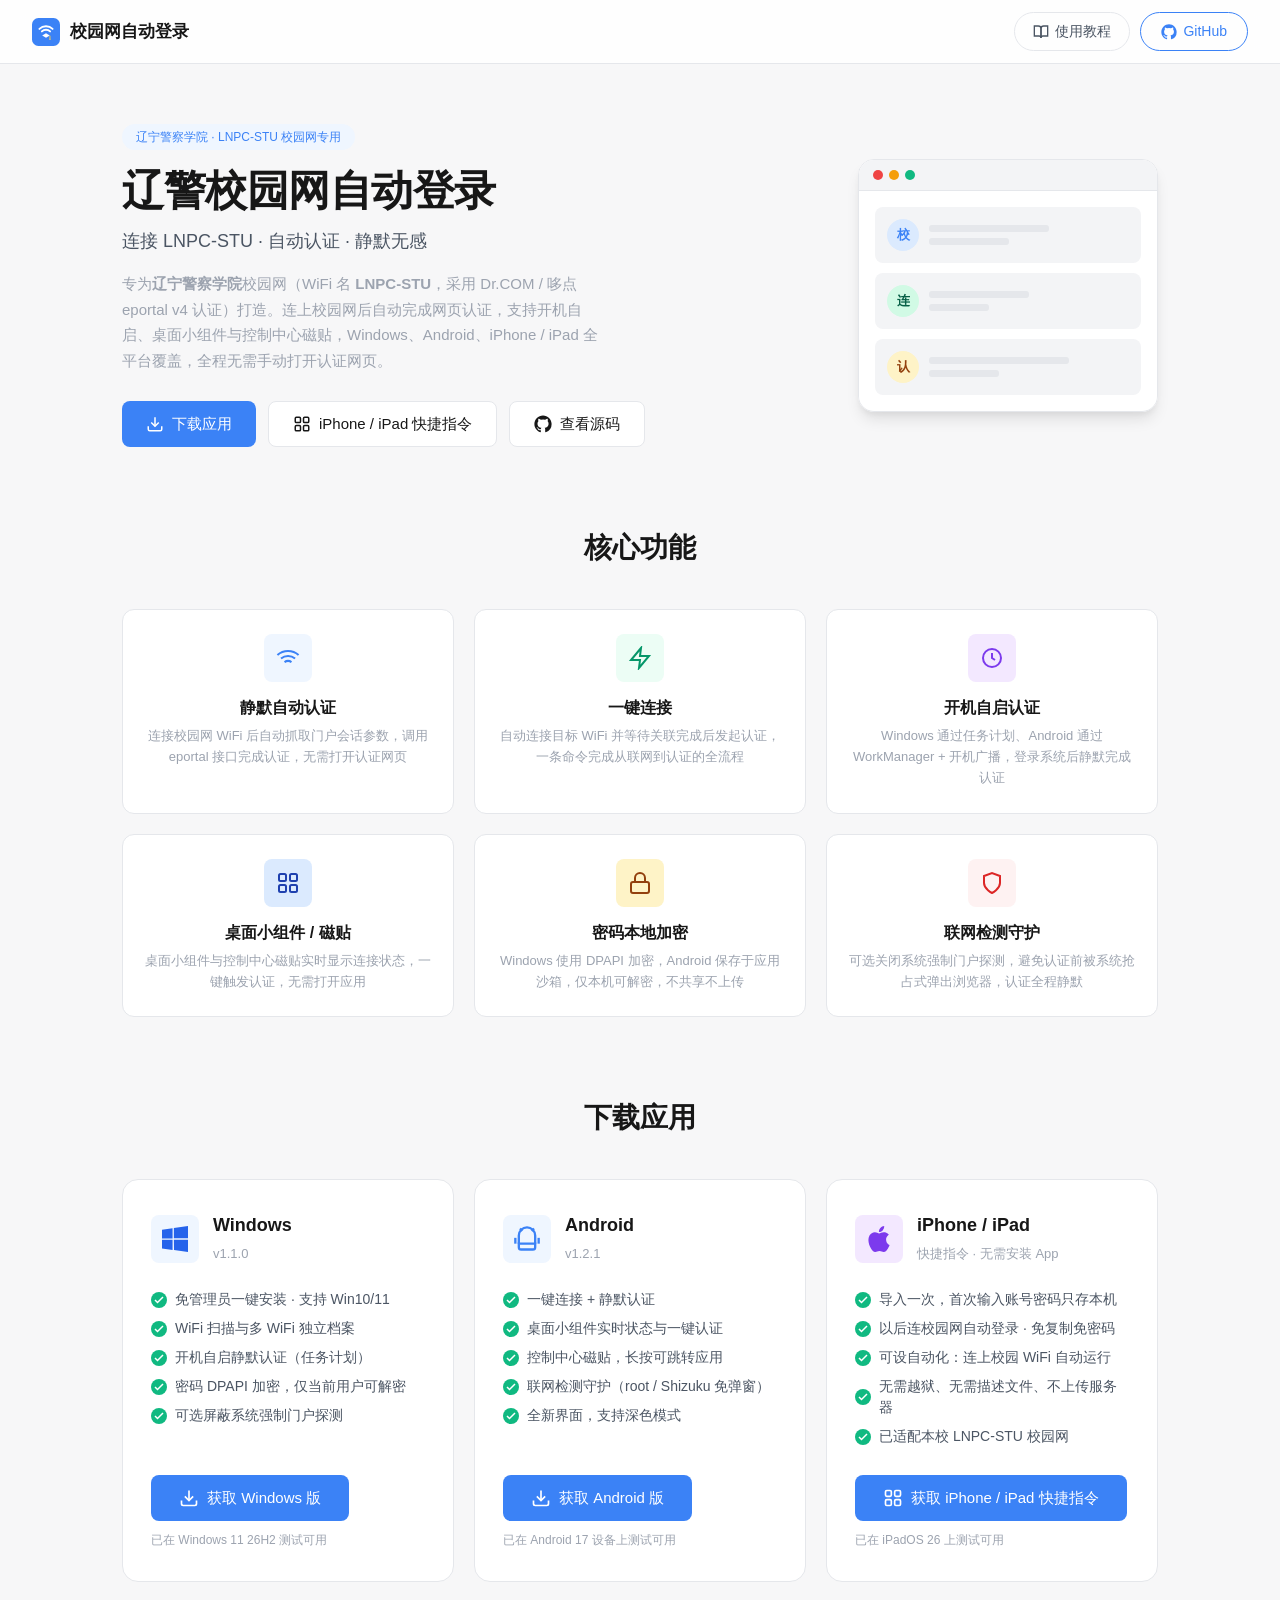
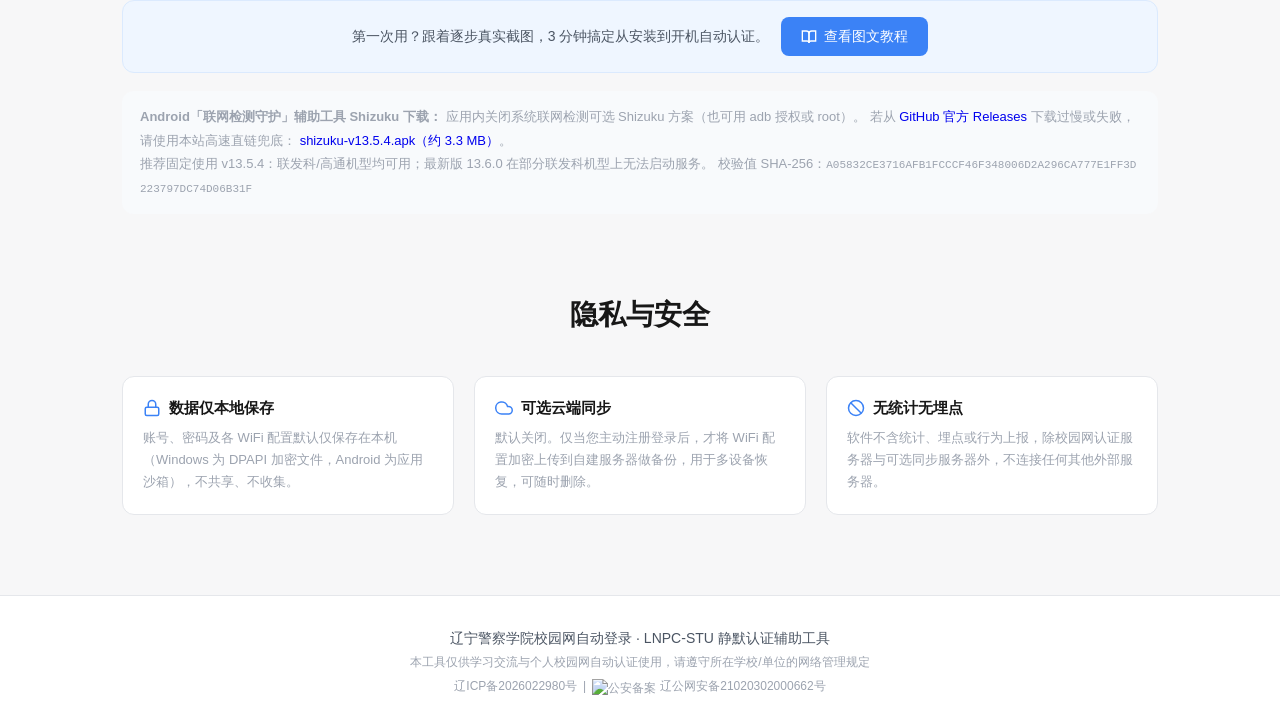
==== website/index.html @ 86a49d58 "Fix false "portal unreachable" caused by cellular route preemption When the campus network is not ye" ====
<!DOCTYPE html>
<html lang="zh-CN">
<head>
  <meta charset="UTF-8">
  <meta name="viewport" content="width=device-width, initial-scale=1.0">
  <meta name="description" content="辽宁警察学院（LNPC）校园网自动登录 —— 专为 LNPC-STU 校园网（Dr.COM / 哆点 eportal v4 认证）打造的跨平台静默登录工具，支持 Windows、Android 与 iPhone / iPad 快捷指令。">
  <title>辽宁警察学院校园网自动登录 - 官方网站</title>
  <link rel="icon" type="image/svg+xml" href="favicon.svg">
  <link rel="stylesheet" href="style.css">
  <style>
    /* Android 版本选择弹窗 */
    .btn-download.is-btn { border: none; cursor: pointer; font-family: inherit; }
    .dlg-overlay { position: fixed; inset: 0; background: rgba(15,23,42,.55); display: none; align-items: center; justify-content: center; z-index: 1000; padding: 20px; }
    .dlg-overlay.open { display: flex; animation: dlgFade .18s ease; }
    @keyframes dlgFade { from { opacity: 0; } to { opacity: 1; } }
    .dlg { background: var(--surface); border-radius: var(--radius-xl); max-width: 420px; width: 100%; padding: 22px 22px 18px; box-shadow: 0 20px 60px rgba(0,0,0,.28); animation: dlgUp .2s ease; }
    @keyframes dlgUp { from { transform: translateY(12px); opacity: 0; } to { transform: translateY(0); opacity: 1; } }
    .dlg-head { display: flex; align-items: flex-start; justify-content: space-between; gap: 12px; }
    .dlg-head h4 { font-size: 18px; margin-bottom: 4px; }
    .dlg-head p { font-size: 13px; color: var(--text-muted); line-height: 1.6; }
    .dlg-close { background: none; border: none; font-size: 26px; line-height: 1; color: var(--text-muted); cursor: pointer; padding: 0 2px; flex-shrink: 0; }
    .dlg-close:hover { color: var(--text); }
    .dlg-opts { margin-top: 16px; }
    .dlg-opt { display: flex; align-items: center; gap: 12px; padding: 13px 14px; border: 1px solid var(--border); border-radius: var(--radius); margin-bottom: 10px; text-decoration: none; color: var(--text); transition: border-color .15s, background .15s; }
    .dlg-opt:hover { border-color: var(--primary); background: var(--primary-light); }
    .dlg-opt .ico { width: 38px; height: 38px; flex-shrink: 0; border-radius: 10px; background: var(--primary-light); color: var(--primary); display: flex; align-items: center; justify-content: center; }
    .dlg-opt .txt { flex: 1; min-width: 0; }
    .dlg-opt .txt b { display: block; font-size: 15px; margin-bottom: 2px; }
    .dlg-opt .txt span { font-size: 12px; color: var(--text-muted); }
    .dlg-opt .tag { font-size: 11px; font-weight: 600; color: var(--primary); background: var(--primary-lighter); padding: 2px 8px; border-radius: 20px; flex-shrink: 0; }
    .dlg-foot { margin-top: 6px; font-size: 11px; color: var(--text-muted); text-align: center; }

    /* 顶部导航右侧按钮组 + 使用教程入口 */
    .landing-nav-right { display: flex; align-items: center; gap: 10px; }
    .btn-nav-help {
      display: inline-flex; align-items: center; gap: 6px;
      font-size: 14px; font-weight: 500; color: var(--text-secondary);
      padding: 8px 18px; border-radius: var(--radius-full);
      border: 1.5px solid var(--border); transition: all 0.2s;
    }
    .btn-nav-help:hover { border-color: var(--primary); color: var(--primary); background: var(--primary-light); }

    /* 下载区「使用教程」引导横幅 */
    .help-banner {
      max-width: 1100px; margin: 18px auto 0;
      display: flex; align-items: center; justify-content: center; gap: 12px; flex-wrap: wrap;
      padding: 16px 20px; background: var(--primary-light);
      border: 1px solid var(--primary-lighter); border-radius: var(--radius-lg);
      font-size: 14px; color: var(--text-secondary);
    }
    .help-banner .hb-text { font-weight: 500; }
    .help-banner .hb-btn {
      display: inline-flex; align-items: center; gap: 7px;
      color: #fff; background: var(--primary); padding: 9px 20px;
      border-radius: var(--radius); font-size: 14px; font-weight: 500; transition: background 0.2s;
    }
    .help-banner .hb-btn:hover { background: var(--primary-dark); }
  </style>
</head>
<body>

<!-- ==================== 顶部导航 ==================== -->
<nav class="landing-nav">
  <div class="landing-nav-left">
    <svg width="28" height="28" viewBox="0 0 96 96" fill="none">
      <rect width="96" height="96" rx="22" fill="#3B82F6"/>
      <g stroke="#FFFFFF" stroke-width="6.5" stroke-linecap="round" fill="none">
        <path d="M33.9 45.9 A20 20 0 0 1 62.1 45.9"/>
        <path d="M25.4 37.4 A32 32 0 0 1 70.6 37.4"/>
      </g>
      <path d="M48 52 L61 60 L48 68 L35 60 Z" fill="#FFFFFF"/>
      <path d="M61.5 62 V70" stroke="#FFD34D" stroke-width="3" stroke-linecap="round" fill="none"/>
      <circle cx="61.5" cy="72.5" r="2.6" fill="#FFD34D"/>
    </svg>
    <span>校园网自动登录</span>
  </div>
  <div class="landing-nav-right">
    <a class="btn-nav-help" href="help.html">
      <svg width="16" height="16" viewBox="0 0 24 24" fill="none" stroke="currentColor" stroke-width="2"><path d="M2 3h6a4 4 0 0 1 4 4v14a3 3 0 0 0-3-3H2z"/><path d="M22 3h-6a4 4 0 0 0-4 4v14a3 3 0 0 1 3-3h7z"/></svg>
      使用教程
    </a>
    <a class="btn-nav-github" href="https://github.com/ZhaoyuanGuo/WLAN-auto-connect" target="_blank" rel="noopener">
    <svg width="16" height="16" viewBox="0 0 24 24" fill="currentColor"><path d="M12 .5C5.73.5.5 5.73.5 12c0 5.08 3.29 9.39 7.86 10.91.58.11.79-.25.79-.56 0-.28-.01-1.02-.02-2-3.2.7-3.88-1.54-3.88-1.54-.53-1.34-1.29-1.7-1.29-1.7-1.05-.72.08-.71.08-.71 1.16.08 1.77 1.19 1.77 1.19 1.03 1.77 2.7 1.26 3.36.96.1-.75.4-1.26.73-1.55-2.55-.29-5.24-1.28-5.24-5.69 0-1.26.45-2.29 1.19-3.1-.12-.29-.52-1.46.11-3.05 0 0 .97-.31 3.18 1.18a11.1 11.1 0 0 1 5.8 0c2.2-1.49 3.17-1.18 3.17-1.18.63 1.59.23 2.76.11 3.05.74.81 1.19 1.84 1.19 3.1 0 4.42-2.69 5.39-5.25 5.68.41.36.78 1.06.78 2.14 0 1.55-.01 2.8-.01 3.18 0 .31.21.68.8.56A11.51 11.51 0 0 0 23.5 12C23.5 5.73 18.27.5 12 .5z"/></svg>
      GitHub
    </a>
  </div>
</nav>

<!-- ==================== Hero 区域 ==================== -->
<section class="hero">
  <div class="hero-content">
    <div class="hero-badge">辽宁警察学院 · LNPC-STU 校园网专用</div>
    <h1>辽警校园网自动登录</h1>
    <p class="hero-tagline">连接 LNPC-STU · 自动认证 · 静默无感</p>
    <p class="hero-desc">专为<strong>辽宁警察学院</strong>校园网（WiFi 名 <strong>LNPC-STU</strong>，采用 Dr.COM / 哆点 eportal v4 认证）打造。连上校园网后自动完成网页认证，支持开机自启、桌面小组件与控制中心磁贴，Windows、Android、iPhone / iPad 全平台覆盖，全程无需手动打开认证网页。</p>
    <div class="hero-buttons">
      <a href="#download-section" class="btn-hero-primary" id="heroDl">
        <svg width="18" height="18" viewBox="0 0 24 24" fill="none" stroke="currentColor" stroke-width="2"><path d="M21 15v4a2 2 0 0 1-2 2H5a2 2 0 0 1-2-2v-4"/><polyline points="7 10 12 15 17 10"/><line x1="12" y1="15" x2="12" y2="3"/></svg>
        <span class="hero-dl-label">下载应用</span>
      </a>
      <a href="share.html" class="btn-hero-secondary" id="heroIosBtn">
        <svg width="18" height="18" viewBox="0 0 24 24" fill="none" stroke="currentColor" stroke-width="2"><rect x="3" y="3" width="7" height="7" rx="1.5"/><rect x="14" y="3" width="7" height="7" rx="1.5"/><rect x="3" y="14" width="7" height="7" rx="1.5"/><rect x="14" y="14" width="7" height="7" rx="1.5"/></svg>
        iPhone / iPad 快捷指令
      </a>
      <a href="https://github.com/ZhaoyuanGuo/WLAN-auto-connect" target="_blank" rel="noopener" class="btn-hero-secondary">
        <svg width="18" height="18" viewBox="0 0 24 24" fill="currentColor"><path d="M12 .5C5.73.5.5 5.73.5 12c0 5.08 3.29 9.39 7.86 10.91.58.11.79-.25.79-.56 0-.28-.01-1.02-.02-2-3.2.7-3.88-1.54-3.88-1.54-.53-1.34-1.29-1.7-1.29-1.7-1.05-.72.08-.71.08-.71 1.16.08 1.77 1.19 1.77 1.19 1.03 1.77 2.7 1.26 3.36.96.1-.75.4-1.26.73-1.55-2.55-.29-5.24-1.28-5.24-5.69 0-1.26.45-2.29 1.19-3.1-.12-.29-.52-1.46.11-3.05 0 0 .97-.31 3.18 1.18a11.1 11.1 0 0 1 5.8 0c2.2-1.49 3.17-1.18 3.17-1.18.63 1.59.23 2.76.11 3.05.74.81 1.19 1.84 1.19 3.1 0 4.42-2.69 5.39-5.25 5.68.41.36.78 1.06.78 2.14 0 1.55-.01 2.8-.01 3.18 0 .31.21.68.8.56A11.51 11.51 0 0 0 23.5 12C23.5 5.73 18.27.5 12 .5z"/></svg>
        查看源码
      </a>
    </div>
  </div>
  <div class="hero-visual">
    <div class="hero-mockup">
      <div class="mockup-screen">
        <div class="mockup-bar">
          <span class="mockup-dot" style="background:#EF4444"></span>
          <span class="mockup-dot" style="background:#F59E0B"></span>
          <span class="mockup-dot" style="background:#10B981"></span>
        </div>
        <div class="mockup-body">
          <div class="mockup-card">
            <div class="mockup-avatar">校</div>
            <div class="mockup-info">
              <div class="mockup-line w60"></div>
              <div class="mockup-line w40"></div>
            </div>
          </div>
          <div class="mockup-card">
            <div class="mockup-avatar" style="background:#D1FAE5;color:#065F46">连</div>
            <div class="mockup-info">
              <div class="mockup-line w50"></div>
              <div class="mockup-line w30"></div>
            </div>
          </div>
          <div class="mockup-card">
            <div class="mockup-avatar" style="background:#FEF3C7;color:#92400E">认</div>
            <div class="mockup-info">
              <div class="mockup-line w70"></div>
              <div class="mockup-line w35"></div>
            </div>
          </div>
        </div>
      </div>
    </div>
  </div>
</section>

<!-- ==================== 功能特性 ==================== -->
<section class="features">
  <h2 class="section-title">核心功能</h2>
  <div class="features-grid">
    <div class="feature-card">
      <div class="feature-icon" style="background:#EFF6FF;color:#3B82F6">
        <svg width="24" height="24" viewBox="0 0 24 24" fill="none" stroke="currentColor" stroke-width="2"><path d="M5 12.55a11 11 0 0 1 14.08 0"/><path d="M1.42 9a16 16 0 0 1 21.16 0"/><path d="M8.53 16.11a6 6 0 0 1 6.95 0"/><line x1="12" y1="20" x2="12.01" y2="20"/></svg>
      </div>
      <h3>静默自动认证</h3>
      <p>连接校园网 WiFi 后自动抓取门户会话参数，调用 eportal 接口完成认证，无需打开认证网页</p>
    </div>
    <div class="feature-card">
      <div class="feature-icon" style="background:#ECFDF5;color:#059669">
        <svg width="24" height="24" viewBox="0 0 24 24" fill="none" stroke="currentColor" stroke-width="2"><path d="M13 2L3 14h9l-1 8 10-12h-9l1-8z"/></svg>
      </div>
      <h3>一键连接</h3>
      <p>自动连接目标 WiFi 并等待关联完成后发起认证，一条命令完成从联网到认证的全流程</p>
    </div>
    <div class="feature-card">
      <div class="feature-icon" style="background:#F3E8FF;color:#7C3AED">
        <svg width="24" height="24" viewBox="0 0 24 24" fill="none" stroke="currentColor" stroke-width="2"><circle cx="12" cy="12" r="9"/><polyline points="12 7 12 12 15 14"/></svg>
      </div>
      <h3>开机自启认证</h3>
      <p>Windows 通过任务计划、Android 通过 WorkManager + 开机广播，登录系统后静默完成认证</p>
    </div>
    <div class="feature-card">
      <div class="feature-icon" style="background:#DBEAFE;color:#1E40AF">
        <svg width="24" height="24" viewBox="0 0 24 24" fill="none" stroke="currentColor" stroke-width="2"><rect x="3" y="3" width="7" height="7" rx="1.5"/><rect x="14" y="3" width="7" height="7" rx="1.5"/><rect x="3" y="14" width="7" height="7" rx="1.5"/><rect x="14" y="14" width="7" height="7" rx="1.5"/></svg>
      </div>
      <h3>桌面小组件 / 磁贴</h3>
      <p>桌面小组件与控制中心磁贴实时显示连接状态，一键触发认证，无需打开应用</p>
    </div>
    <div class="feature-card">
      <div class="feature-icon" style="background:#FEF3C7;color:#92400E">
        <svg width="24" height="24" viewBox="0 0 24 24" fill="none" stroke="currentColor" stroke-width="2"><rect x="3" y="11" width="18" height="11" rx="2"/><path d="M7 11V7a5 5 0 0 1 10 0v4"/></svg>
      </div>
      <h3>密码本地加密</h3>
      <p>Windows 使用 DPAPI 加密，Android 保存于应用沙箱，仅本机可解密，不共享不上传</p>
    </div>
    <div class="feature-card">
      <div class="feature-icon" style="background:#FEF2F2;color:#DC2626">
        <svg width="24" height="24" viewBox="0 0 24 24" fill="none" stroke="currentColor" stroke-width="2"><path d="M12 22s8-4 8-10V5l-8-3-8 3v7c0 6 8 10 8 10z"/></svg>
      </div>
      <h3>联网检测守护</h3>
      <p>可选关闭系统强制门户探测，避免认证前被系统抢占式弹出浏览器，认证全程静默</p>
    </div>
  </div>
</section>

<!-- ==================== 下载区域 ==================== -->
<section id="download-section" class="download-section">
  <h2 class="section-title">下载应用</h2>
  <div class="download-platforms">
    <!-- Windows -->
    <div class="download-card">
      <div class="platform-header">
        <div class="platform-icon windows-icon">
          <svg width="26" height="26" viewBox="0 0 24 24" fill="currentColor"><path d="M0 3.449L9.75 2.1v9.45H0m10.949-9.602L24 0v11.4H10.949M0 12.6h9.75v9.45L0 20.699M10.949 12.6H24V24l-12.9-1.801"/></svg>
        </div>
        <div>
          <h3>Windows</h3>
          <span class="platform-version">v1.1.0</span>
        </div>
      </div>
      <ul class="download-features">
        <li>免管理员一键安装 · 支持 Win10/11</li>
        <li>WiFi 扫描与多 WiFi 独立档案</li>
        <li>开机自启静默认证（任务计划）</li>
        <li>密码 DPAPI 加密，仅当前用户可解密</li>
        <li>可选屏蔽系统强制门户探测</li>
      </ul>
      <a href="https://wlan.suspect.top/dl/wlan-auto-connect-v1.1.0-setup.exe" class="btn-download">
        <svg width="20" height="20" viewBox="0 0 24 24" fill="none" stroke="currentColor" stroke-width="2"><path d="M21 15v4a2 2 0 0 1-2 2H5a2 2 0 0 1-2-2v-4"/><polyline points="7 10 12 15 17 10"/><line x1="12" y1="15" x2="12" y2="3"/></svg>
        获取 Windows 版
      </a>
      <p style="margin-top:10px;font-size:12px;color:var(--text-muted)">已在 Windows 11 26H2 测试可用</p>
    </div>

    <!-- Android -->
    <div class="download-card">
      <div class="platform-header">
        <div class="platform-icon android-icon">
          <svg width="28" height="28" viewBox="0 0 24 24" fill="none" stroke="currentColor" stroke-width="2"><path d="M5 16V9a7 7 0 0 1 14 0v7"/><path d="M5 16h14v3a2 2 0 0 1-2 2H7a2 2 0 0 1-2-2v-3z"/><line x1="2" y1="11" x2="2" y2="16"/><line x1="22" y1="11" x2="22" y2="16"/><line x1="8" y1="5" x2="6" y2="3"/><line x1="16" y1="5" x2="18" y2="3"/></svg>
        </div>
        <div>
          <h3>Android</h3>
          <span class="platform-version">v1.2.1</span>
        </div>
      </div>
      <ul class="download-features">
        <li>一键连接 + 静默认证</li>
        <li>桌面小组件实时状态与一键认证</li>
        <li>控制中心磁贴，长按可跳转应用</li>
        <li>联网检测守护（root / Shizuku 免弹窗）</li>
        <li>全新界面，支持深色模式</li>
      </ul>
      <button type="button" class="btn-download is-btn" onclick="openAndroidDlg()">
        <svg width="20" height="20" viewBox="0 0 24 24" fill="none" stroke="currentColor" stroke-width="2"><path d="M21 15v4a2 2 0 0 1-2 2H5a2 2 0 0 1-2-2v-4"/><polyline points="7 10 12 15 17 10"/><line x1="12" y1="15" x2="12" y2="3"/></svg>
        获取 Android 版
      </button>
      <p style="margin-top:10px;font-size:12px;color:var(--text-muted)">已在 Android 17 设备上测试可用</p>
    </div>

    <!-- iOS 快捷指令 -->
    <div class="download-card">
      <div class="platform-header">
        <div class="platform-icon ios-icon" style="background:#F3E8FF;color:#7C3AED">
          <svg width="26" height="26" viewBox="0 0 24 24" fill="currentColor"><path d="M12.152 6.896c-.948 0-2.415-1.078-3.96-1.04-2.04.027-3.91 1.183-4.961 3.014-2.117 3.675-.546 9.103 1.519 12.09 1.013 1.454 2.208 3.09 3.792 3.039 1.52-.065 2.09-.987 3.935-.987 1.831 0 2.35.987 3.96.948 1.637-.026 2.676-1.48 3.676-2.948 1.156-1.688 1.636-3.325 1.662-3.415-.039-.013-3.182-1.221-3.22-4.857-.026-3.04 2.48-4.494 2.597-4.559-1.429-2.09-3.623-2.324-4.39-2.376-2-.156-3.675 1.09-4.61 1.09zM15.53 3.83c.843-1.012 1.4-2.427 1.245-3.83-1.207.052-2.662.805-3.532 1.818-.78.896-1.454 2.338-1.273 3.714 1.338.104 2.715-.688 3.559-1.701"/></svg>
        </div>
        <div>
          <h3>iPhone / iPad</h3>
          <span class="platform-version">快捷指令 · 无需安装 App</span>
        </div>
      </div>
      <ul class="download-features">
        <li>导入一次，首次输入账号密码只存本机</li>
        <li>以后连校园网自动登录 · 免复制免密码</li>
        <li>可设自动化：连上校园 WiFi 自动运行</li>
        <li>无需越狱、无需描述文件、不上传服务器</li>
        <li>已适配本校 LNPC-STU 校园网</li>
      </ul>
      <a href="share.html" class="btn-download">
        <svg width="20" height="20" viewBox="0 0 24 24" fill="none" stroke="currentColor" stroke-width="2"><rect x="3" y="3" width="7" height="7" rx="1.5"/><rect x="14" y="3" width="7" height="7" rx="1.5"/><rect x="3" y="14" width="7" height="7" rx="1.5"/><rect x="14" y="14" width="7" height="7" rx="1.5"/></svg>
        获取 iPhone / iPad 快捷指令
      </a>
      <p style="margin-top:10px;font-size:12px;color:var(--text-muted)">已在 iPadOS 26 上测试可用</p>
    </div>
  </div>

  <!-- 使用教程引导横幅 -->
  <div class="help-banner">
    <span class="hb-text">第一次用？跟着逐步真实截图，3 分钟搞定从安装到开机自动认证。</span>
    <a class="hb-btn" href="help.html">
      <svg width="16" height="16" viewBox="0 0 24 24" fill="none" stroke="currentColor" stroke-width="2"><path d="M2 3h6a4 4 0 0 1 4 4v14a3 3 0 0 0-3-3H2z"/><path d="M22 3h-6a4 4 0 0 0-4 4v14a3 3 0 0 1 3-3h7z"/></svg>
      查看图文教程
    </a>
  </div>

  <!-- Shizuku 下载兜底说明（联网检测守护辅助工具） -->
  <div style="max-width:1100px;margin:18px auto 0;padding:14px 18px;background:#F8FAFC;border-radius:12px;font-size:13px;color:var(--text-muted,#64748B);line-height:1.8">
    <strong>Android「联网检测守护」辅助工具 Shizuku 下载：</strong>
    应用内关闭系统联网检测可选 Shizuku 方案（也可用 adb 授权或 root）。
    若从 <a href="https://github.com/RikkaApps/Shizuku/releases" target="_blank" rel="noopener noreferrer">GitHub 官方 Releases</a> 下载过慢或失败，请使用本站高速直链兜底：
    <a href="https://dl.suspect.top/wlan/shizuku/shizuku-v13.5.4.apk">shizuku-v13.5.4.apk（约 3.3 MB）</a>。<br>
    推荐固定使用 v13.5.4：联发科/高通机型均可用；最新版 13.6.0 在部分联发科机型上无法启动服务。
    校验值 SHA-256：<code style="font-size:11px;word-break:break-all">A05832CE3716AFB1FCCCF46F348006D2A296CA777E1FF3D223797DC74D06B31F</code>
  </div>
</section>

<!-- ==================== 隐私说明 ==================== -->
<section class="privacy">
  <h2 class="section-title">隐私与安全</h2>
  <div class="privacy-grid">
    <div class="privacy-card">
      <h3>
        <svg width="18" height="18" viewBox="0 0 24 24" fill="none" stroke="currentColor" stroke-width="2"><rect x="3" y="11" width="18" height="11" rx="2"/><path d="M7 11V7a5 5 0 0 1 10 0v4"/></svg>
        数据仅本地保存
      </h3>
      <p>账号、密码及各 WiFi 配置默认仅保存在本机（Windows 为 DPAPI 加密文件，Android 为应用沙箱），不共享、不收集。</p>
    </div>
    <div class="privacy-card">
      <h3>
        <svg width="18" height="18" viewBox="0 0 24 24" fill="none" stroke="currentColor" stroke-width="2"><path d="M18 10h-1.26A8 8 0 1 0 9 20h9a5 5 0 0 0 0-10z"/></svg>
        可选云端同步
      </h3>
      <p>默认关闭。仅当您主动注册登录后，才将 WiFi 配置加密上传到自建服务器做备份，用于多设备恢复，可随时删除。</p>
    </div>
    <div class="privacy-card">
      <h3>
        <svg width="18" height="18" viewBox="0 0 24 24" fill="none" stroke="currentColor" stroke-width="2"><circle cx="12" cy="12" r="10"/><line x1="4.93" y1="4.93" x2="19.07" y2="19.07"/></svg>
        无统计无埋点
      </h3>
      <p>软件不含统计、埋点或行为上报，除校园网认证服务器与可选同步服务器外，不连接任何其他外部服务器。</p>
    </div>
  </div>
</section>

<!-- ==================== 页脚 ==================== -->
<footer class="landing-footer">
  <p>辽宁警察学院校园网自动登录 · LNPC-STU 静默认证辅助工具</p>
  <p class="footer-sub">本工具仅供学习交流与个人校园网自动认证使用，请遵守所在学校/单位的网络管理规定</p>
  <p class="footer-icp" style="font-size:12px;color:var(--text-muted,#8a8a8a);margin-top:6px"><a href="https://beian.miit.gov.cn/" target="_blank" rel="noopener noreferrer" style="color:inherit;text-decoration:none">辽ICP备2026022980号</a><span style="margin:0 6px">|</span><a href="https://beian.mps.gov.cn/#/query/webSearch?code=21020302000662" target="_blank" rel="noopener noreferrer" style="color:inherit;text-decoration:none"><img src="/ga_beian.png" alt="公安备案" style="width:14px;height:14px;vertical-align:-2px;margin-right:4px">辽公网安备21020302000662号</a></p>
</footer>

<!-- ==================== Android 版本选择弹窗 ==================== -->
<div class="dlg-overlay" id="androidDlg" onclick="if(event.target===this)closeAndroidDlg()">
  <div class="dlg" role="dialog" aria-modal="true" aria-label="选择 Android 版本">
    <div class="dlg-head">
      <div>
        <h4>选择 Android 版本</h4>
        <p>不确定就选「64 位」，近几年的安卓手机基本都是。</p>
      </div>
      <button type="button" class="dlg-close" onclick="closeAndroidDlg()" aria-label="关闭">&times;</button>
    </div>
    <div class="dlg-opts">
      <a class="dlg-opt" href="https://wlan.suspect.top/dl/wlan-auto-connect-v1.2.1-arm64-v8a.apk">
        <span class="ico"><svg width="20" height="20" viewBox="0 0 24 24" fill="none" stroke="currentColor" stroke-width="2"><path d="M21 15v4a2 2 0 0 1-2 2H5a2 2 0 0 1-2-2v-4"/><polyline points="7 10 12 15 17 10"/><line x1="12" y1="15" x2="12" y2="3"/></svg></span>
        <span class="txt"><b>64 位（arm64-v8a）</b><span>推荐 · 近几年的安卓手机</span></span>
        <span class="tag">推荐</span>
      </a>
      <a class="dlg-opt" href="https://wlan.suspect.top/dl/wlan-auto-connect-v1.2.1-armeabi-v7a.apk">
        <span class="ico"><svg width="20" height="20" viewBox="0 0 24 24" fill="none" stroke="currentColor" stroke-width="2"><path d="M21 15v4a2 2 0 0 1-2 2H5a2 2 0 0 1-2-2v-4"/><polyline points="7 10 12 15 17 10"/><line x1="12" y1="15" x2="12" y2="3"/></svg></span>
        <span class="txt"><b>32 位（armeabi-v7a）</b><span>较旧的机型 / 低端机</span></span>
      </a>
      <a class="dlg-opt" href="https://wlan.suspect.top/dl/wlan-auto-connect-v1.2.1.apk">
        <span class="ico"><svg width="20" height="20" viewBox="0 0 24 24" fill="none" stroke="currentColor" stroke-width="2"><path d="M21 15v4a2 2 0 0 1-2 2H5a2 2 0 0 1-2-2v-4"/><polyline points="7 10 12 15 17 10"/><line x1="12" y1="15" x2="12" y2="3"/></svg></span>
        <span class="txt"><b>Android x64（全架构通用包）</b><span>含 x86_64 / 模拟器</span></span>
      </a>
    </div>
    <p class="dlg-foot">版本 v1.2.1 · 下载后若提示「未知来源」，允许安装即可</p>
  </div>
</div>

<script>
  function openAndroidDlg() { document.getElementById('androidDlg').classList.add('open'); document.body.style.overflow = 'hidden'; }
  function closeAndroidDlg() { document.getElementById('androidDlg').classList.remove('open'); document.body.style.overflow = ''; }
  document.addEventListener('keydown', function (e) { if (e.key === 'Escape') closeAndroidDlg(); });

  // 根据浏览器 UA，把 Hero 主按钮变成“当前设备对应”的单一下载器
  (function () {
    var ua = navigator.userAgent || '';
    var btn = document.getElementById('heroDl');
    var iosBtn = document.getElementById('heroIosBtn');
    if (!btn) return;
    var label = btn.querySelector('.hero-dl-label');
    var dl = 'https://wlan.suspect.top/dl/';
    var target = null, text = null;
    if (/Android/i.test(ua)) { target = dl + 'wlan-auto-connect-v1.2.1-arm64-v8a.apk'; text = '下载 Android 版（64 位）'; }
    else if (/iPhone|iPod/i.test(ua) || (/iPad/i.test(ua) && !/Mac OS X/i.test(ua))) { target = 'share.html'; text = '获取 iPhone / iPad 快捷指令'; }
    else if (/Windows/i.test(ua)) { target = dl + 'wlan-auto-connect-v1.1.0-setup.exe'; text = '下载 Windows 版'; }
    if (target) {
      btn.setAttribute('href', target);
      if (label) label.textContent = text;
      if (iosBtn) iosBtn.style.display = 'none'; // 顶部只保留一个下载器，避免与智能按钮重复
    }
    // 未识别（Mac / Linux / iPad 桌面模式等）保持默认：滚动到三平台下载区，自行选择
  })();
</script>

<!-- Knocket 在线客服组件（仅首页，涉及账号密码的 share 页面不接入） -->
<script src="https://trtc.io/knocket-sdk/sdk.js?identifier=451bb0d3978853a013&v=1792365754296" async></script>

</body>
</html>
---- website/style.css ----
/* ==================== CSS 变量 ==================== */
:root {
  --primary: #3B82F6;
  --primary-dark: #2563EB;
  --primary-light: #EFF6FF;
  --primary-lighter: #DBEAFE;
  --bg: #F7F7F8;
  --surface: #FFFFFF;
  --surface-muted: #F3F4F6;
  --text: #171717;
  --text-secondary: #4B5563;
  --text-muted: #9CA3AF;
  --border: #E5E7EB;
  --border-light: #F3F4F6;
  --danger: #EF4444;
  --success: #10B981;
  --warning: #F59E0B;
  --gold: #F5C518;
  --radius: 8px;
  --radius-lg: 12px;
  --radius-xl: 16px;
  --radius-full: 999px;
  --shadow-sm: 0 1px 2px rgba(0,0,0,0.05);
  --shadow: 0 1px 3px rgba(0,0,0,0.1), 0 1px 2px rgba(0,0,0,0.06);
  --shadow-lg: 0 10px 15px -3px rgba(0,0,0,0.1), 0 4px 6px -2px rgba(0,0,0,0.05);
}

/* ==================== 基础重置 ==================== */
*, *::before, *::after { box-sizing: border-box; margin: 0; padding: 0; }
html { font-size: 16px; -webkit-text-size-adjust: 100%; scroll-behavior: smooth; }
body {
  font-family: "PingFang SC", "Noto Sans CJK SC", -apple-system, "Segoe UI", Roboto, sans-serif;
  background: var(--bg);
  color: var(--text);
  line-height: 1.5;
  -webkit-font-smoothing: antialiased;
}
button { font-family: inherit; cursor: pointer; border: none; background: none; color: inherit; }
input { font-family: inherit; outline: none; border: none; background: none; color: inherit; }
h1, h2, h3 { font-weight: 600; }
a { text-decoration: none; }

/* ==================== 顶部导航 ==================== */
.landing-nav {
  display: flex;
  align-items: center;
  justify-content: space-between;
  padding: 0 32px;
  height: 64px;
  background: rgba(255,255,255,0.85);
  backdrop-filter: blur(12px);
  border-bottom: 1px solid var(--border);
  position: sticky;
  top: 0;
  z-index: 100;
}
.landing-nav-left {
  display: flex;
  align-items: center;
  gap: 10px;
  font-size: 17px;
  font-weight: 600;
}
.btn-nav-github {
  display: inline-flex;
  align-items: center;
  gap: 6px;
  font-size: 14px;
  font-weight: 500;
  color: var(--primary);
  padding: 8px 20px;
  border-radius: var(--radius-full);
  border: 1.5px solid var(--primary);
  transition: all 0.2s;
}
.btn-nav-github:hover { background: var(--primary); color: #fff; }

/* ==================== Hero ==================== */
.hero {
  display: flex;
  align-items: center;
  justify-content: space-between;
  max-width: 1100px;
  margin: 0 auto;
  padding: 60px 32px 80px;
  gap: 48px;
}
.hero-content { flex: 1; min-width: 0; }
.hero-badge {
  display: inline-block;
  font-size: 12px;
  font-weight: 500;
  color: var(--primary);
  background: var(--primary-light);
  padding: 4px 14px;
  border-radius: var(--radius-full);
  margin-bottom: 16px;
}
.hero h1 {
  font-size: 42px;
  line-height: 1.2;
  margin-bottom: 12px;
  letter-spacing: -0.5px;
}
.hero-tagline {
  font-size: 18px;
  color: var(--text-secondary);
  margin-bottom: 16px;
}
.hero-desc {
  font-size: 15px;
  color: var(--text-muted);
  line-height: 1.7;
  margin-bottom: 28px;
  max-width: 480px;
}
.hero-buttons { display: flex; gap: 12px; flex-wrap: wrap; }
.btn-hero-primary {
  display: inline-flex;
  align-items: center;
  gap: 8px;
  height: 46px;
  padding: 0 24px;
  background: var(--primary);
  color: #fff;
  border-radius: var(--radius);
  font-size: 15px;
  font-weight: 500;
  transition: background 0.2s;
}
.btn-hero-primary:hover { background: var(--primary-dark); }
.btn-hero-secondary {
  display: inline-flex;
  align-items: center;
  gap: 8px;
  height: 46px;
  padding: 0 24px;
  background: var(--surface);
  color: var(--text);
  border: 1.5px solid var(--border);
  border-radius: var(--radius);
  font-size: 15px;
  font-weight: 500;
  transition: all 0.2s;
}
.btn-hero-secondary:hover { border-color: var(--primary); color: var(--primary); }

/* Hero 模拟界面 */
.hero-visual { flex-shrink: 0; }
.hero-mockup {
  width: 300px;
  border-radius: var(--radius-xl);
  box-shadow: var(--shadow-lg);
  overflow: hidden;
  border: 1px solid var(--border);
}
.mockup-screen { background: var(--surface); }
.mockup-bar {
  display: flex;
  gap: 6px;
  padding: 10px 14px;
  background: var(--surface-muted);
  border-bottom: 1px solid var(--border);
}
.mockup-dot { width: 10px; height: 10px; border-radius: 50%; }
.mockup-body { padding: 16px; display: flex; flex-direction: column; gap: 10px; }
.mockup-card {
  display: flex;
  align-items: center;
  gap: 10px;
  padding: 12px;
  background: var(--surface-muted);
  border-radius: var(--radius);
}
.mockup-avatar {
  width: 32px; height: 32px;
  border-radius: var(--radius-full);
  background: var(--primary-lighter);
  color: var(--primary);
  display: flex;
  align-items: center;
  justify-content: center;
  font-size: 13px;
  font-weight: 600;
  flex-shrink: 0;
}
.mockup-info { flex: 1; display: flex; flex-direction: column; gap: 6px; }
.mockup-line { height: 7px; border-radius: 3px; background: var(--border); }
.mockup-line.w30 { width: 30%; }
.mockup-line.w35 { width: 35%; }
.mockup-line.w40 { width: 40%; }
.mockup-line.w50 { width: 50%; }
.mockup-line.w60 { width: 60%; }
.mockup-line.w70 { width: 70%; }

/* ==================== 功能特性 ==================== */
.features {
  max-width: 1100px;
  margin: 0 auto;
  padding: 0 32px 80px;
}
.section-title {
  font-size: 28px;
  text-align: center;
  margin-bottom: 40px;
}
.features-grid {
  display: grid;
  grid-template-columns: repeat(3, 1fr);
  gap: 20px;
}
.feature-card {
  background: var(--surface);
  border: 1px solid var(--border);
  border-radius: var(--radius-lg);
  padding: 24px 20px;
  text-align: center;
  transition: box-shadow 0.2s;
}
.feature-card:hover { box-shadow: var(--shadow-lg); }
.feature-icon {
  width: 48px; height: 48px;
  border-radius: var(--radius);
  display: flex;
  align-items: center;
  justify-content: center;
  margin: 0 auto 14px;
}
.feature-card h3 { font-size: 16px; margin-bottom: 6px; }
.feature-card p { font-size: 13px; color: var(--text-muted); line-height: 1.6; }

/* ==================== 下载区域 ==================== */
.download-section {
  max-width: 1100px;
  margin: 0 auto;
  padding: 0 32px 80px;
}
.download-platforms {
  display: grid;
  grid-template-columns: repeat(3, 1fr);
  gap: 20px;
  align-items: stretch;
}
.download-card {
  background: var(--surface);
  border: 1px solid var(--border);
  border-radius: var(--radius-xl);
  padding: 32px 28px;
  display: flex;
  flex-direction: column;
}
.platform-header {
  display: flex;
  align-items: center;
  gap: 14px;
  margin-bottom: 20px;
}
.platform-icon {
  width: 48px; height: 48px;
  border-radius: var(--radius);
  display: flex;
  align-items: center;
  justify-content: center;
  flex-shrink: 0;
}
.android-icon { background: #EFF6FF; color: #3B82F6; }
.windows-icon { background: #EFF6FF; color: #2563EB; }
.platform-header h3 { font-size: 18px; margin-bottom: 2px; }
.platform-version {
  font-size: 13px;
  color: var(--text-muted);
}
.download-features {
  list-style: none;
  margin-bottom: 24px;
  flex: 1;
}
.download-features li {
  font-size: 14px;
  color: var(--text-secondary);
  padding: 4px 0;
  padding-left: 24px;
  position: relative;
}
.download-features li::before {
  content: '';
  position: absolute;
  left: 0; top: 50%;
  transform: translateY(-50%);
  width: 16px; height: 16px;
  background: var(--success);
  border-radius: 50%;
  background-image: url("data:image/svg+xml,%3Csvg xmlns='http://www.w3.org/2000/svg' width='12' height='12' viewBox='0 0 24 24' fill='none' stroke='white' stroke-width='3'%3E%3Cpolyline points='20 6 9 17 4 12'/%3E%3C/svg%3E");
  background-repeat: no-repeat;
  background-position: center;
}
.btn-download {
  display: inline-flex;
  align-items: center;
  gap: 8px;
  height: 46px;
  padding: 0 28px;
  background: var(--primary);
  color: #fff;
  border-radius: var(--radius);
  font-size: 15px;
  font-weight: 500;
  transition: background 0.2s;
  align-self: flex-start;
}
.btn-download:hover { background: var(--primary-dark); }
.download-hint {
  font-size: 12px;
  color: var(--text-muted);
  margin-top: 12px;
}

/* ==================== 隐私说明 ==================== */
.privacy {
  max-width: 1100px;
  margin: 0 auto;
  padding: 0 32px 80px;
}
.privacy-grid {
  display: grid;
  grid-template-columns: repeat(3, 1fr);
  gap: 20px;
}
.privacy-card {
  background: var(--surface);
  border: 1px solid var(--border);
  border-radius: var(--radius-lg);
  padding: 20px;
}
.privacy-card h3 {
  display: flex;
  align-items: center;
  gap: 8px;
  font-size: 15px;
  margin-bottom: 8px;
}
.privacy-card h3 svg { color: var(--primary); flex-shrink: 0; }
.privacy-card p { font-size: 13px; color: var(--text-muted); line-height: 1.7; }

/* ==================== 页脚 ==================== */
.landing-footer {
  text-align: center;
  padding: 32px;
  border-top: 1px solid var(--border);
  background: var(--surface);
}
.landing-footer p { font-size: 14px; color: var(--text-secondary); }
.footer-sub { font-size: 12px !important; color: var(--text-muted) !important; margin-top: 4px; }

/* ==================== 响应式 ==================== */
@media (max-width: 768px) {
  .landing-nav { padding: 0 16px; height: 56px; }
  .landing-nav-left span { font-size: 15px; }
  .hero { flex-direction: column; text-align: center; padding: 40px 20px 60px; }
  .hero h1 { font-size: 30px; }
  .hero-tagline { font-size: 16px; }
  .hero-desc { margin: 0 auto 24px; }
  .hero-buttons { justify-content: center; }
  .hero-visual { display: none; }
  .features { padding: 0 16px 60px; }
  .section-title { font-size: 22px; margin-bottom: 28px; }
  .features-grid { grid-template-columns: repeat(2, 1fr); gap: 14px; }
  .feature-card { padding: 18px 14px; }
  .download-section { padding: 0 16px 60px; }
  .download-platforms { grid-template-columns: 1fr; }
  .download-card { padding: 24px 20px; }
  .privacy { padding: 0 16px 60px; }
  .privacy-grid { grid-template-columns: 1fr; gap: 14px; }
  .landing-footer { padding: 24px 16px; }
}

/* 平板竖屏：下载卡片两列 */
@media (min-width: 769px) and (max-width: 1024px) {
  .download-platforms { grid-template-columns: 1fr 1fr; }
}
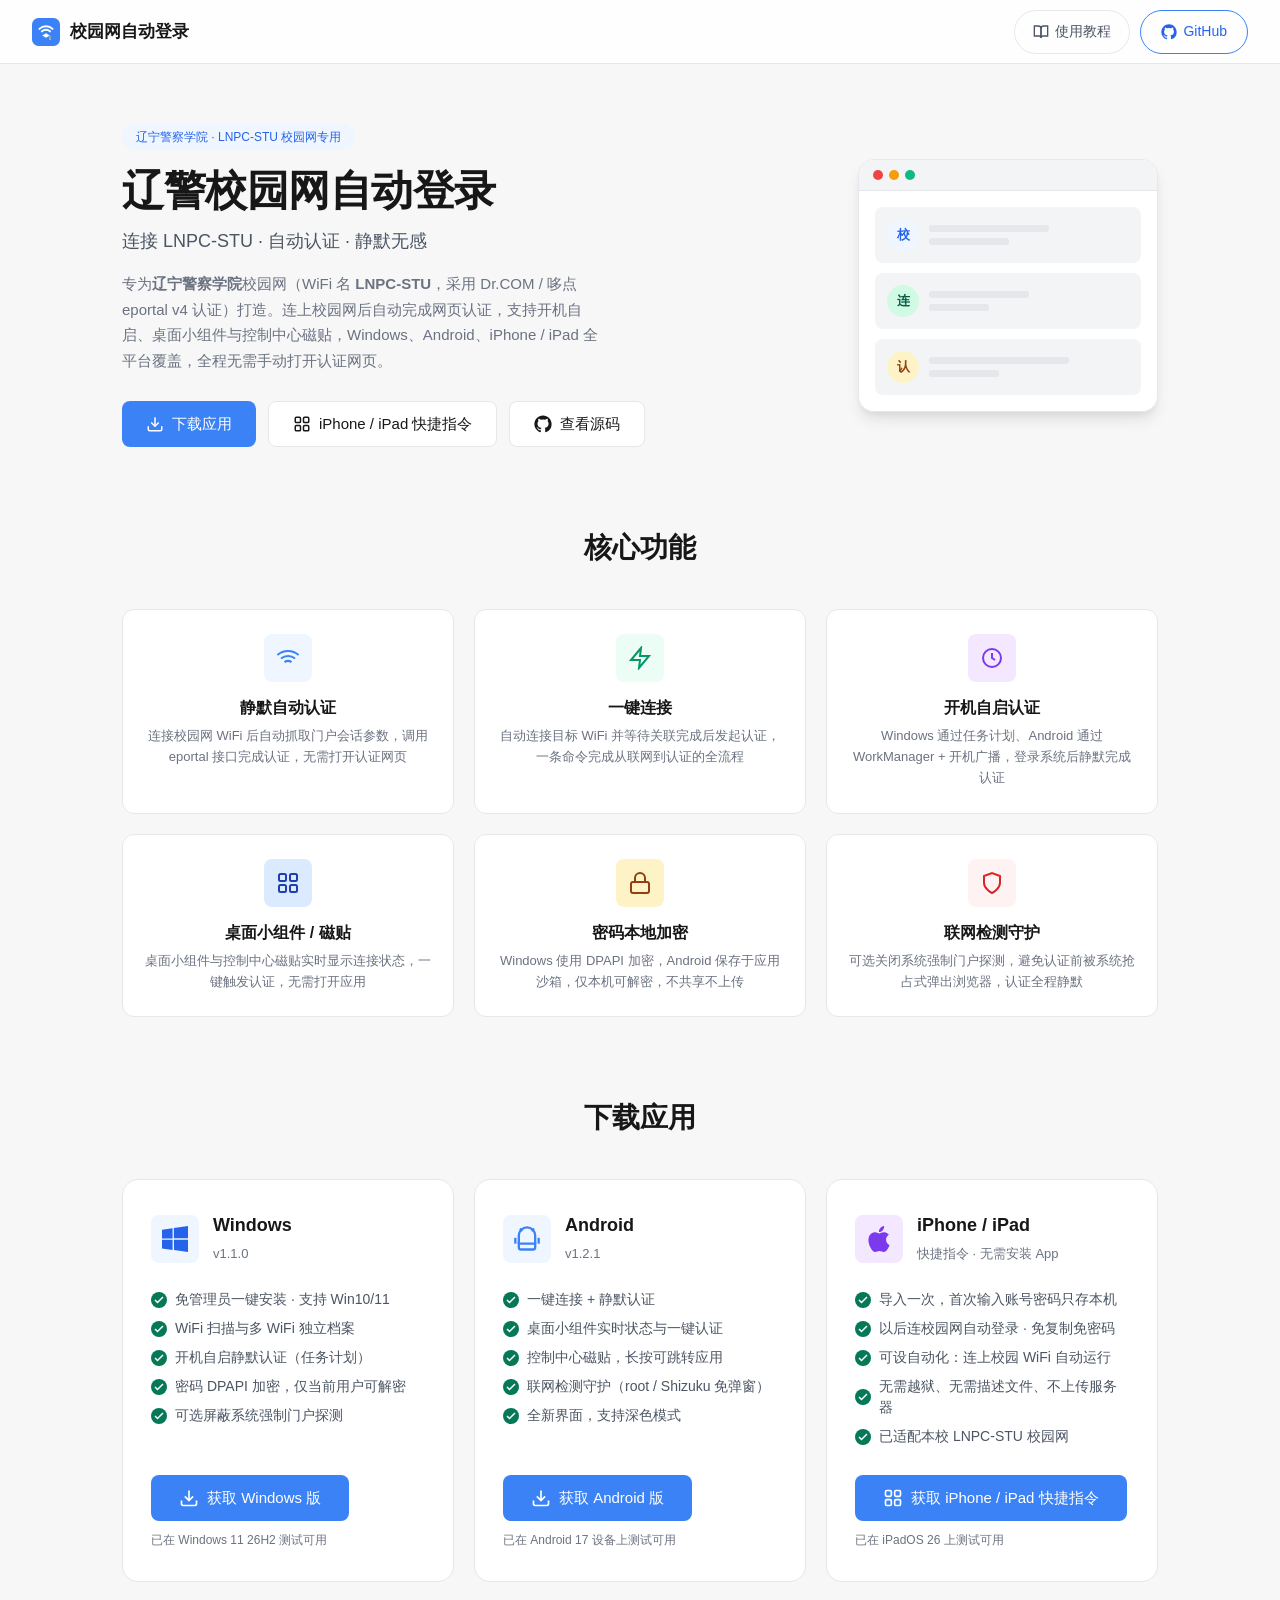
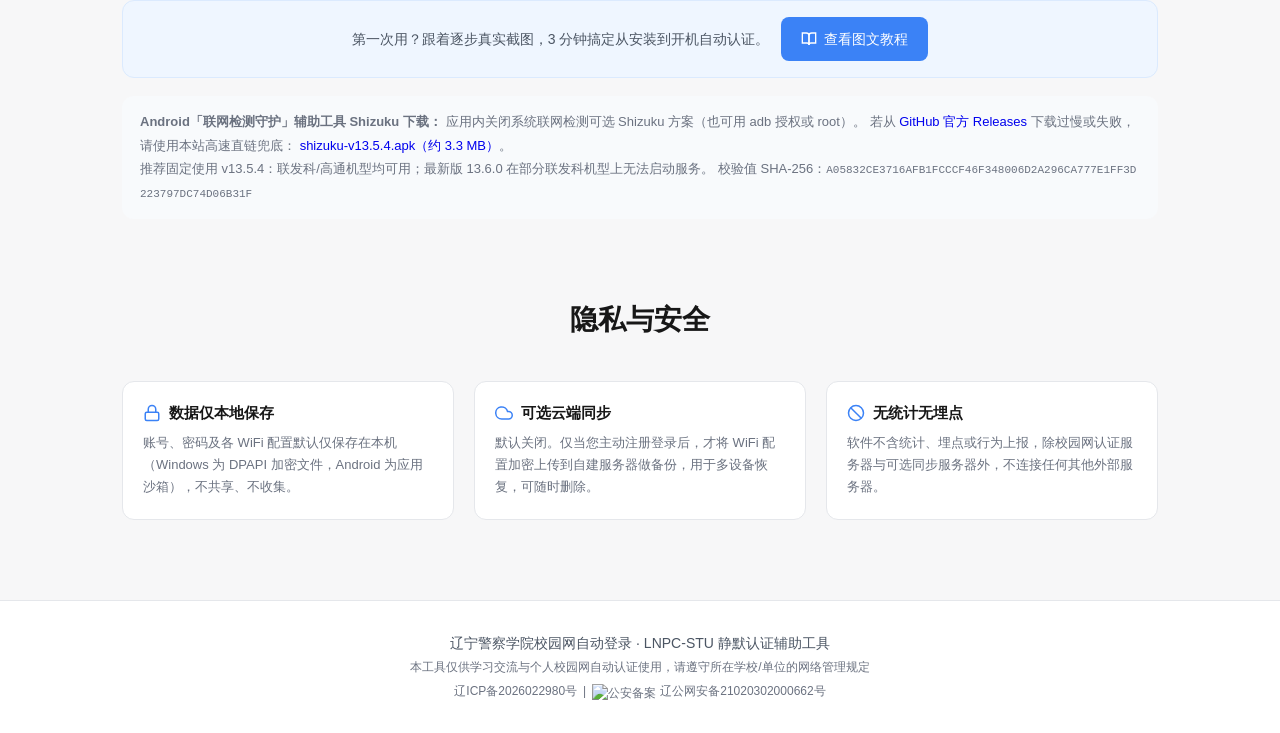
==== commit 07e91b35: "Fix website contrast and narrow-screen nav; add design contracts 把官网的设计决策落纸，并用可执行的静态契约守住它们。已部署到 wlan" ====
--- a/website/index.html
+++ b/website/index.html
@@ -18,7 +18,7 @@
     .dlg-head { display: flex; align-items: flex-start; justify-content: space-between; gap: 12px; }
     .dlg-head h4 { font-size: 18px; margin-bottom: 4px; }
     .dlg-head p { font-size: 13px; color: var(--text-muted); line-height: 1.6; }
-    .dlg-close { background: none; border: none; font-size: 26px; line-height: 1; color: var(--text-muted); cursor: pointer; padding: 0 2px; flex-shrink: 0; }
+    .dlg-close { background: none; border: none; font-size: 26px; line-height: 1; color: var(--text-muted); cursor: pointer; padding: 0 2px; flex-shrink: 0; min-width: 44px; min-height: 44px; display: flex; align-items: center; justify-content: center; }
     .dlg-close:hover { color: var(--text); }
     .dlg-opts { margin-top: 16px; }
     .dlg-opt { display: flex; align-items: center; gap: 12px; padding: 13px 14px; border: 1px solid var(--border); border-radius: var(--radius); margin-bottom: 10px; text-decoration: none; color: var(--text); transition: border-color .15s, background .15s; }
@@ -27,18 +27,21 @@
     .dlg-opt .txt { flex: 1; min-width: 0; }
     .dlg-opt .txt b { display: block; font-size: 15px; margin-bottom: 2px; }
     .dlg-opt .txt span { font-size: 12px; color: var(--text-muted); }
-    .dlg-opt .tag { font-size: 11px; font-weight: 600; color: var(--primary); background: var(--primary-lighter); padding: 2px 8px; border-radius: 20px; flex-shrink: 0; }
+    .dlg-opt .tag { font-size: 11px; font-weight: 600; color: var(--primary-dark); background: var(--primary-light); padding: 2px 8px; border-radius: 20px; flex-shrink: 0; }
     .dlg-foot { margin-top: 6px; font-size: 11px; color: var(--text-muted); text-align: center; }
 
     /* 顶部导航右侧按钮组 + 使用教程入口 */
     .landing-nav-right { display: flex; align-items: center; gap: 10px; }
     .btn-nav-help {
-      display: inline-flex; align-items: center; gap: 6px;
+      display: inline-flex; align-items: center; gap: 6px; min-height: 44px;
+      white-space: nowrap;
       font-size: 14px; font-weight: 500; color: var(--text-secondary);
       padding: 8px 18px; border-radius: var(--radius-full);
       border: 1.5px solid var(--border); transition: all 0.2s;
     }
-    .btn-nav-help:hover { border-color: var(--primary); color: var(--primary); background: var(--primary-light); }
+    .btn-nav-help:hover { border-color: var(--primary); color: var(--primary-dark); background: var(--primary-light); }
+    /* 窄屏：图标已由 style.css 藏掉，这里再收窄 padding，避免两个按钮挤不下而折行 */
+    @media (max-width: 768px) { .btn-nav-help { padding: 8px 12px; } }
 
     /* 下载区「使用教程」引导横幅 */
     .help-banner {
@@ -50,7 +53,7 @@
     }
     .help-banner .hb-text { font-weight: 500; }
     .help-banner .hb-btn {
-      display: inline-flex; align-items: center; gap: 7px;
+      display: inline-flex; align-items: center; gap: 7px; min-height: 44px;
       color: #fff; background: var(--primary); padding: 9px 20px;
       border-radius: var(--radius); font-size: 14px; font-weight: 500; transition: background 0.2s;
     }
--- a/website/style.css
+++ b/website/style.css
@@ -9,13 +9,11 @@
   --surface-muted: #F3F4F6;
   --text: #171717;
   --text-secondary: #4B5563;
-  --text-muted: #9CA3AF;
+  --text-muted: #6B7280;
   --border: #E5E7EB;
-  --border-light: #F3F4F6;
-  --danger: #EF4444;
-  --success: #10B981;
-  --warning: #F59E0B;
-  --gold: #F5C518;
+  --danger: #DC2626;
+  /* 绿只做“成功/已验证”，并且必须是这个深度：#10B981 上压白字只有 2.54，做图标描边也不够 3:1 */
+  --success-deep: #047857;
   --radius: 8px;
   --radius-lg: 12px;
   --radius-xl: 16px;
@@ -65,9 +63,11 @@
   display: inline-flex;
   align-items: center;
   gap: 6px;
+  min-height: 44px;
+  white-space: nowrap;
   font-size: 14px;
   font-weight: 500;
-  color: var(--primary);
+  color: var(--primary-dark);
   padding: 8px 20px;
   border-radius: var(--radius-full);
   border: 1.5px solid var(--primary);
@@ -90,7 +90,7 @@
   display: inline-block;
   font-size: 12px;
   font-weight: 500;
-  color: var(--primary);
+  color: var(--primary-dark);
   background: var(--primary-light);
   padding: 4px 14px;
   border-radius: var(--radius-full);
@@ -143,7 +143,7 @@
   font-weight: 500;
   transition: all 0.2s;
 }
-.btn-hero-secondary:hover { border-color: var(--primary); color: var(--primary); }
+.btn-hero-secondary:hover { border-color: var(--primary); color: var(--primary-dark); }
 
 /* Hero 模拟界面 */
 .hero-visual { flex-shrink: 0; }
@@ -175,8 +175,8 @@
 .mockup-avatar {
   width: 32px; height: 32px;
   border-radius: var(--radius-full);
-  background: var(--primary-lighter);
-  color: var(--primary);
+  background: var(--primary-light);
+  color: var(--primary-dark);
   display: flex;
   align-items: center;
   justify-content: center;
@@ -288,7 +288,7 @@
   left: 0; top: 50%;
   transform: translateY(-50%);
   width: 16px; height: 16px;
-  background: var(--success);
+  background: var(--success-deep);
   border-radius: 50%;
   background-image: url("data:image/svg+xml,%3Csvg xmlns='http://www.w3.org/2000/svg' width='12' height='12' viewBox='0 0 24 24' fill='none' stroke='white' stroke-width='3'%3E%3Cpolyline points='20 6 9 17 4 12'/%3E%3C/svg%3E");
   background-repeat: no-repeat;
@@ -356,6 +356,10 @@
 @media (max-width: 768px) {
   .landing-nav { padding: 0 16px; height: 56px; }
   .landing-nav-left span { font-size: 15px; }
+  /* 窄屏下导航位不够：藏掉图标 + 收窄 padding，否则中文会折行撑破 56px 条
+     （.btn-nav-help 定义在 index.html 自己的 <style> 里，它的 padding 在那边改） */
+  .btn-nav-github svg, .btn-nav-help svg { display: none; }
+  .btn-nav-github { padding: 8px 14px; }
   .hero { flex-direction: column; text-align: center; padding: 40px 20px 60px; }
   .hero h1 { font-size: 30px; }
   .hero-tagline { font-size: 16px; }
@@ -378,3 +382,13 @@
 @media (min-width: 769px) and (max-width: 1024px) {
   .download-platforms { grid-template-columns: 1fr 1fr; }
 }
+
+/* 动效分寸：系统要求减少动效时，一切位移/淡入退化为直接切换（DESIGN.md §5） */
+@media (prefers-reduced-motion: reduce) {
+  html { scroll-behavior: auto; }
+  *, *::before, *::after {
+    animation-duration: 0.01ms !important;
+    animation-iteration-count: 1 !important;
+    transition-duration: 0.01ms !important;
+  }
+}
